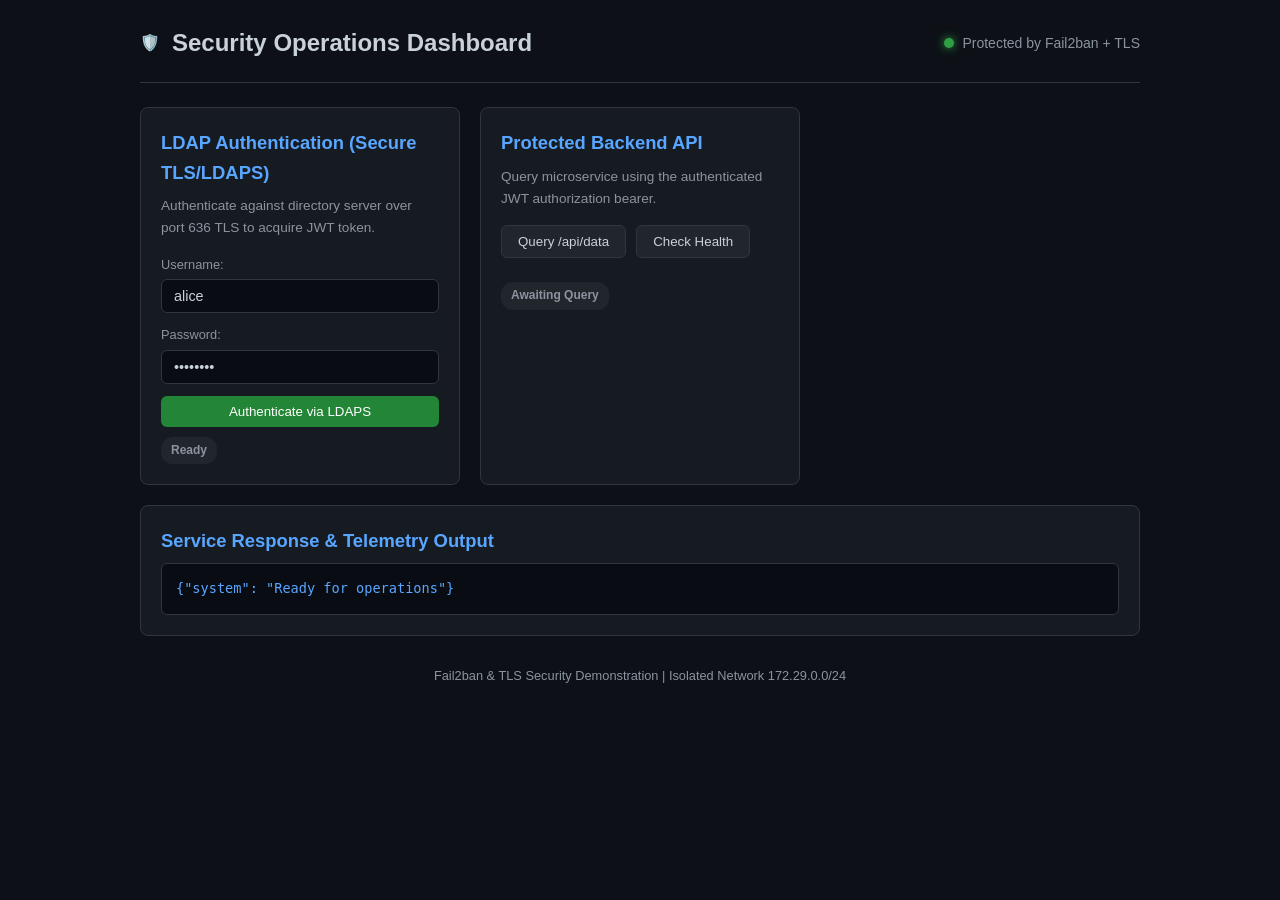
==== services/frontend/site/index.html @ c39f94d2 "feat: implement container defenses with Fail2ban, TLS/LDAPS, and external load runner CLI" ====
<!DOCTYPE html>
<html lang="en">
<head>
    <meta charset="UTF-8">
    <meta name="viewport" content="width=device-width, initial-scale=1.0">
    <title>Enterprise Security Dashboard - Hardened Infrastructure</title>
    <link rel="stylesheet" href="styles.css">
</head>
<body>
    <div class="dashboard-container">
        <header class="header">
            <div class="logo-area">
                <span class="shield-icon">🛡️</span>
                <h1>Security Operations Dashboard</h1>
            </div>
            <div class="status-indicator">
                <span class="pulse-dot"></span>
                <span>Protected by Fail2ban + TLS</span>
            </div>
        </header>

        <main class="grid-layout">
            <!-- Authentication Card -->
            <section class="card auth-card">
                <h2>LDAP Authentication (Secure TLS/LDAPS)</h2>
                <p class="card-desc">Authenticate against directory server over port 636 TLS to acquire JWT token.</p>
                <form id="login-form">
                    <div class="form-group">
                        <label for="username">Username:</label>
                        <input type="text" id="username" placeholder="e.g. alice" value="alice" required>
                    </div>
                    <div class="form-group">
                        <label for="password">Password:</label>
                        <input type="password" id="password" placeholder="e.g. alice123" value="alice123" required>
                    </div>
                    <button type="submit" id="btn-login" class="btn btn-primary">Authenticate via LDAPS</button>
                </form>
                <div id="auth-status" class="status-badge status-idle">Ready</div>
            </section>

            <!-- Backend Query Card -->
            <section class="card backend-card">
                <h2>Protected Backend API</h2>
                <p class="card-desc">Query microservice using the authenticated JWT authorization bearer.</p>
                <div class="button-group">
                    <button id="btn-fetch-data" class="btn btn-secondary">Query /api/data</button>
                    <button id="btn-health" class="btn btn-secondary">Check Health</button>
                </div>
                <div id="api-status" class="status-badge status-idle">Awaiting Query</div>
            </section>

            <!-- Telemetry / Response Output -->
            <section class="card telemetry-card">
                <h2>Service Response & Telemetry Output</h2>
                <pre id="response-output" class="console-box">{"system": "Ready for operations"}</pre>
            </section>
        </main>

        <footer class="footer">
            <p>Fail2ban & TLS Security Demonstration | Isolated Network 172.29.0.0/24</p>
        </footer>
    </div>

    <script src="app.js"></script>
</body>
</html>
---- services/frontend/site/styles.css ----
:root {
    --bg-color: #0d1117;
    --card-bg: #161b22;
    --border-color: #30363d;
    --text-primary: #c9d1d9;
    --text-secondary: #8b949e;
    --accent-blue: #58a6ff;
    --accent-green: #2ea043;
    --accent-red: #da3633;
    --accent-gold: #d29922;
}

* {
    box-sizing: border-box;
    margin: 0;
    padding: 0;
}

body {
    background-color: var(--bg-color);
    color: var(--text-primary);
    font-family: -apple-system, BlinkMacSystemFont, "Segoe UI", Roboto, Helvetica, Arial, sans-serif;
    line-height: 1.6;
    padding: 24px;
}

.dashboard-container {
    max-width: 1000px;
    margin: 0 auto;
}

.header {
    display: flex;
    justify-content: space-between;
    align-items: center;
    padding-bottom: 20px;
    border-bottom: 1px solid var(--border-color);
    margin-bottom: 24px;
}

.logo-area {
    display: flex;
    align-items: center;
    gap: 12px;
}

.logo-area h1 {
    font-size: 1.5rem;
    font-weight: 600;
}

.status-indicator {
    display: flex;
    align-items: center;
    gap: 8px;
    font-size: 0.875rem;
    color: var(--text-secondary);
}

.pulse-dot {
    width: 10px;
    height: 10px;
    background-color: var(--accent-green);
    border-radius: 50%;
    box-shadow: 0 0 8px var(--accent-green);
}

.grid-layout {
    display: grid;
    grid-template-columns: repeat(auto-fit, minmax(320px, 1fr));
    gap: 20px;
}

.card {
    background-color: var(--card-bg);
    border: 1px solid var(--border-color);
    border-radius: 8px;
    padding: 20px;
}

.card h2 {
    font-size: 1.15rem;
    margin-bottom: 8px;
    color: var(--accent-blue);
}

.card-desc {
    font-size: 0.85rem;
    color: var(--text-secondary);
    margin-bottom: 16px;
}

.form-group {
    margin-bottom: 12px;
}

.form-group label {
    display: block;
    font-size: 0.8rem;
    margin-bottom: 4px;
    color: var(--text-secondary);
}

.form-group input {
    width: 100%;
    padding: 8px 12px;
    background-color: #090d13;
    border: 1px solid var(--border-color);
    border-radius: 6px;
    color: var(--text-primary);
    font-size: 0.9rem;
}

.form-group input:focus {
    outline: none;
    border-color: var(--accent-blue);
}

.button-group {
    display: flex;
    gap: 10px;
    margin-bottom: 14px;
}

.btn {
    padding: 8px 16px;
    border: none;
    border-radius: 6px;
    cursor: pointer;
    font-weight: 500;
    transition: background 0.2s ease;
}

.btn-primary {
    background-color: #238636;
    color: #ffffff;
    width: 100%;
}

.btn-primary:hover {
    background-color: #2ea043;
}

.btn-secondary {
    background-color: #21262d;
    color: var(--text-primary);
    border: 1px solid var(--border-color);
}

.btn-secondary:hover {
    background-color: #30363d;
}

.status-badge {
    display: inline-block;
    padding: 4px 10px;
    border-radius: 12px;
    font-size: 0.75rem;
    font-weight: 600;
    margin-top: 10px;
}

.status-idle { background-color: #21262d; color: var(--text-secondary); }
.status-loading { background-color: #388bfd33; color: var(--accent-blue); }
.status-success { background-color: #2ea04326; color: var(--accent-green); }
.status-error { background-color: #da363326; color: var(--accent-red); }

.telemetry-card {
    grid-column: 1 / -1;
}

.console-box {
    background-color: #090d13;
    border: 1px solid var(--border-color);
    border-radius: 6px;
    padding: 14px;
    font-family: ui-monospace, SFMono-Regular, "SF Mono", Menlo, Consolas, monospace;
    font-size: 0.85rem;
    color: #58a6ff;
    overflow-x: auto;
    max-height: 240px;
}

.footer {
    text-align: center;
    margin-top: 30px;
    font-size: 0.8rem;
    color: var(--text-secondary);
}
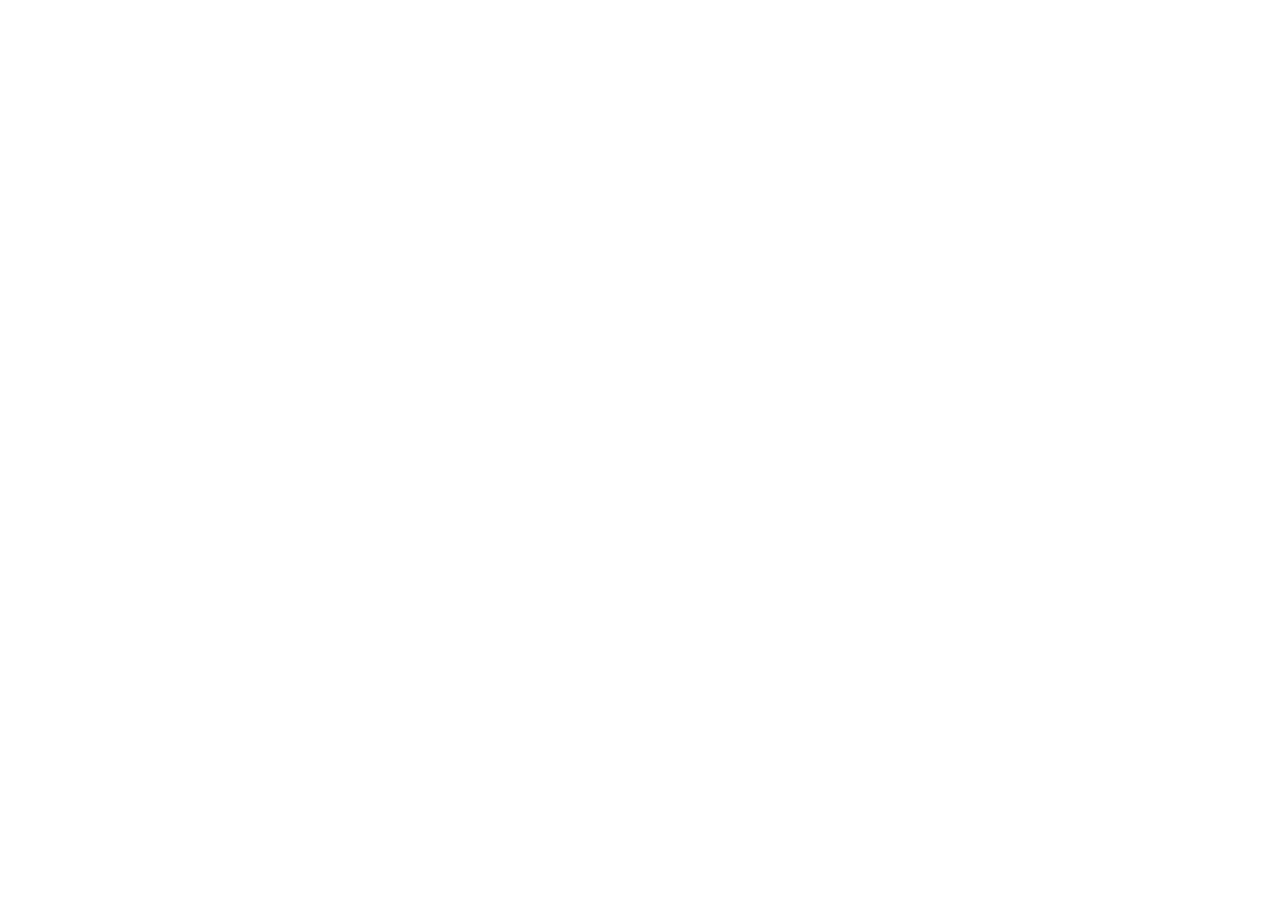
==== commit 9ee968f8: "refactor(frontend): update containerized site with React production build" ====
--- a/services/frontend/site/index.html
+++ b/services/frontend/site/index.html
@@ -3,64 +3,14 @@
 <head>
     <meta charset="UTF-8">
     <meta name="viewport" content="width=device-width, initial-scale=1.0">
-    <title>Enterprise Security Dashboard - Hardened Infrastructure</title>
-    <link rel="stylesheet" href="styles.css">
+    <meta http-equiv="X-Content-Type-Options" content="nosniff">
+    <meta http-equiv="Content-Security-Policy" content="default-src 'self'; script-src 'self' 'unsafe-inline'; style-src 'self' 'unsafe-inline'; connect-src 'self' http://localhost:8082 http://localhost:8083 ws://localhost:*; img-src 'self' data:;">
+    <meta name="referrer" content="strict-origin-when-cross-origin">
+    <title>Enterprise Security Dashboard - Hardened Infrastructure (React)</title>
+  <script type="module" crossorigin src="/assets/index-QkkpWv2p.js"></script>
+  <link rel="stylesheet" crossorigin href="/assets/index-BsWXzzin.css">
 </head>
 <body>
-    <div class="dashboard-container">
-        <header class="header">
-            <div class="logo-area">
-                <span class="shield-icon">🛡️</span>
-                <h1>Security Operations Dashboard</h1>
-            </div>
-            <div class="status-indicator">
-                <span class="pulse-dot"></span>
-                <span>Protected by Fail2ban + TLS</span>
-            </div>
-        </header>
-
-        <main class="grid-layout">
-            <!-- Authentication Card -->
-            <section class="card auth-card">
-                <h2>LDAP Authentication (Secure TLS/LDAPS)</h2>
-                <p class="card-desc">Authenticate against directory server over port 636 TLS to acquire JWT token.</p>
-                <form id="login-form">
-                    <div class="form-group">
-                        <label for="username">Username:</label>
-                        <input type="text" id="username" placeholder="e.g. alice" value="alice" required>
-                    </div>
-                    <div class="form-group">
-                        <label for="password">Password:</label>
-                        <input type="password" id="password" placeholder="e.g. alice123" value="alice123" required>
-                    </div>
-                    <button type="submit" id="btn-login" class="btn btn-primary">Authenticate via LDAPS</button>
-                </form>
-                <div id="auth-status" class="status-badge status-idle">Ready</div>
-            </section>
-
-            <!-- Backend Query Card -->
-            <section class="card backend-card">
-                <h2>Protected Backend API</h2>
-                <p class="card-desc">Query microservice using the authenticated JWT authorization bearer.</p>
-                <div class="button-group">
-                    <button id="btn-fetch-data" class="btn btn-secondary">Query /api/data</button>
-                    <button id="btn-health" class="btn btn-secondary">Check Health</button>
-                </div>
-                <div id="api-status" class="status-badge status-idle">Awaiting Query</div>
-            </section>
-
-            <!-- Telemetry / Response Output -->
-            <section class="card telemetry-card">
-                <h2>Service Response & Telemetry Output</h2>
-                <pre id="response-output" class="console-box">{"system": "Ready for operations"}</pre>
-            </section>
-        </main>
-
-        <footer class="footer">
-            <p>Fail2ban & TLS Security Demonstration | Isolated Network 172.29.0.0/24</p>
-        </footer>
-    </div>
-
-    <script src="app.js"></script>
+    <div id="root"></div>
 </body>
 </html>
